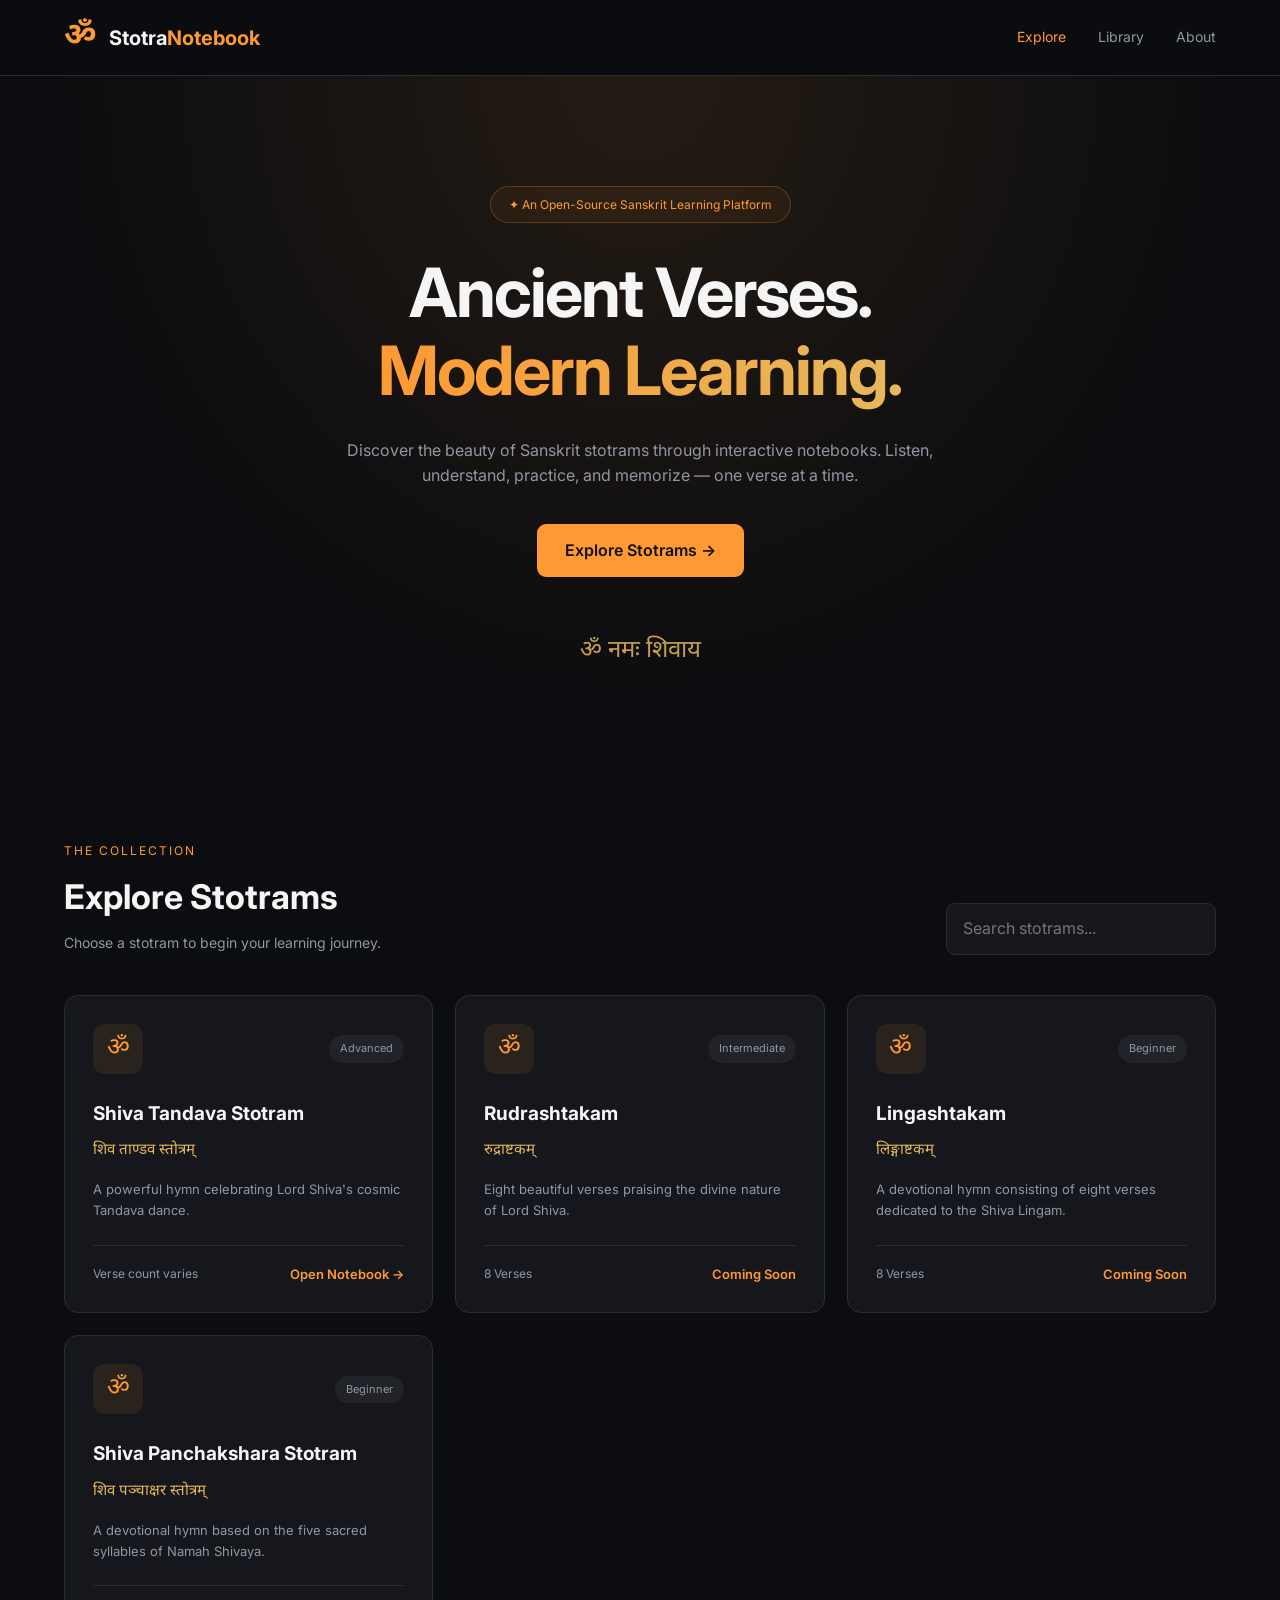
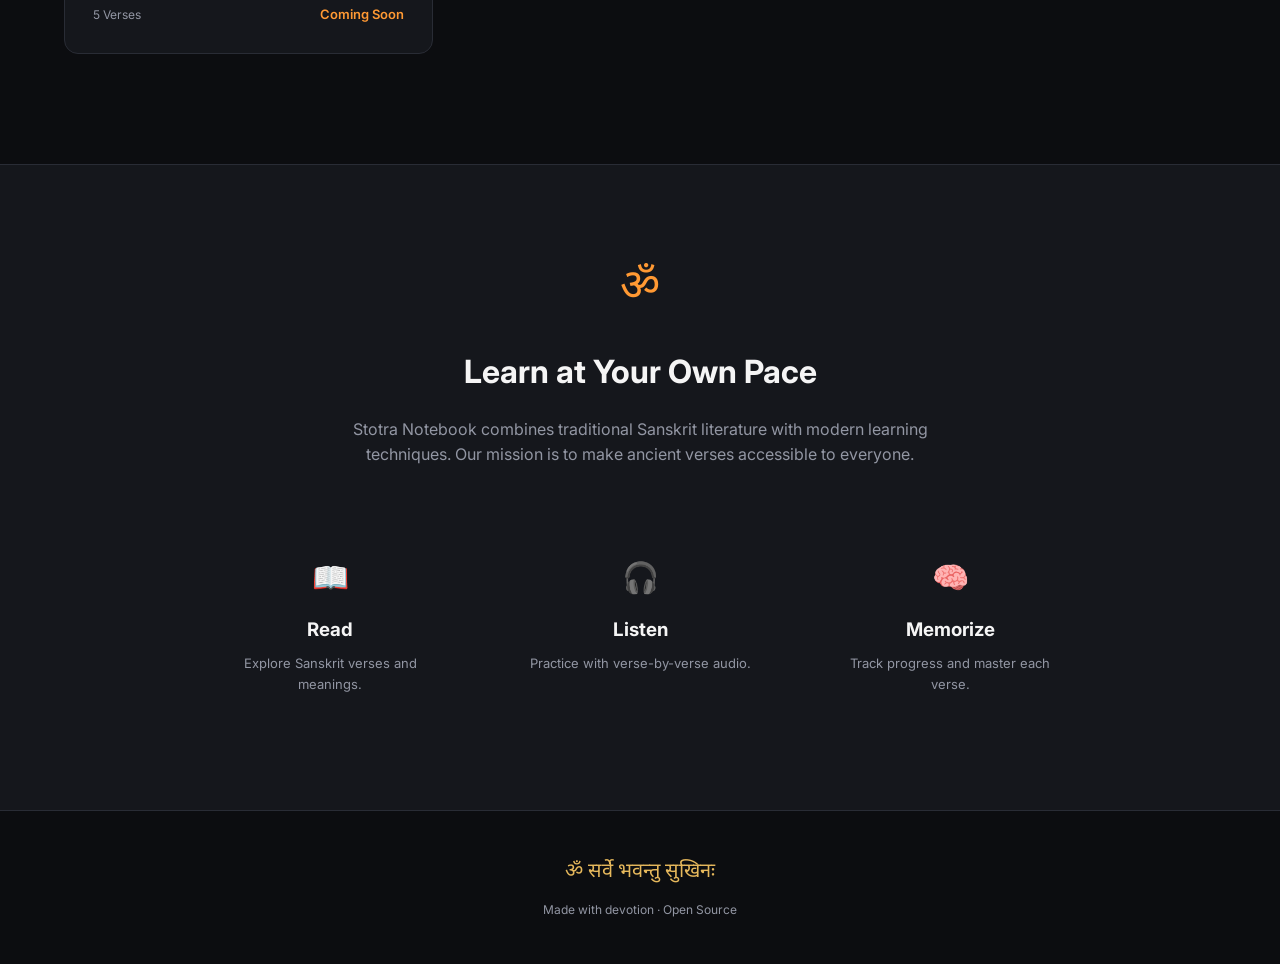
==== index.html @ e1620123 "add home page" ====
<!DOCTYPE html>
<html lang="en">
<head>
    <meta charset="UTF-8">
    <meta name="viewport" content="width=device-width, initial-scale=1.0">

    <title>Stotra Notebook | Learn Sanskrit Stotrams</title>

    <meta name="description"
          content="An interactive Sanskrit notebook to learn, listen to, and memorize Hindu stotrams.">

    <link rel="preconnect" href="https://fonts.googleapis.com">
    <link rel="preconnect" href="https://fonts.gstatic.com" crossorigin>

    <link href="https://fonts.googleapis.com/css2?family=Inter:wght@400;500;600;700&family=Noto+Sans+Devanagari:wght@400;500;600;700&display=swap"
          rel="stylesheet">

    <link rel="stylesheet" href="css/style.css">
</head>

<body>

    <!-- Navigation -->
    <header class="navbar">
        <div class="nav-container">

            <a href="index.html" class="logo">
                <span class="logo-icon">ॐ</span>
                <span>Stotra<span class="highlight">Notebook</span></span>
            </a>

            <nav class="nav-links">
                <a href="index.html" class="active">Explore</a>
                <a href="#library">Library</a>
                <a href="#about">About</a>
            </nav>

        </div>
    </header>

    <main>

        <!-- Hero -->
        <section class="hero">

            <div class="hero-badge">
                ✦ An Open-Source Sanskrit Learning Platform
            </div>

            <h1>
                Ancient Verses.<br>
                <span class="gradient-text">Modern Learning.</span>
            </h1>

            <p class="hero-description">
                Discover the beauty of Sanskrit stotrams through
                interactive notebooks. Listen, understand, practice,
                and memorize — one verse at a time.
            </p>

            <a href="#library" class="primary-btn">
                Explore Stotrams →
            </a>

            <div class="sanskrit-quote">
                ॐ नमः शिवाय
            </div>

        </section>

        <!-- Library -->
        <section id="library" class="library-section">

            <div class="section-header">

                <div>
                    <p class="section-label">THE COLLECTION</p>
                    <h2>Explore Stotrams</h2>
                    <p class="section-description">
                        Choose a stotram to begin your learning journey.
                    </p>
                </div>

                <div class="search-wrapper">
                    <input
                        type="search"
                        id="searchInput"
                        placeholder="Search stotrams..."
                        aria-label="Search stotrams"
                    >
                </div>

            </div>

            <!-- Dynamically generated cards -->
            <div id="stotramGrid" class="stotram-grid"></div>

            <p id="emptyState" class="empty-state" hidden>
                No stotrams found.
            </p>

        </section>

        <!-- About -->
        <section id="about" class="about-section">

            <div class="about-content">

                <span class="about-symbol">ॐ</span>

                <h2>Learn at Your Own Pace</h2>

                <p>
                    Stotra Notebook combines traditional Sanskrit
                    literature with modern learning techniques.
                    Our mission is to make ancient verses accessible
                    to everyone.
                </p>

                <div class="feature-grid">

                    <div class="feature">
                        <span>📖</span>
                        <h3>Read</h3>
                        <p>Explore Sanskrit verses and meanings.</p>
                    </div>

                    <div class="feature">
                        <span>🎧</span>
                        <h3>Listen</h3>
                        <p>Practice with verse-by-verse audio.</p>
                    </div>

                    <div class="feature">
                        <span>🧠</span>
                        <h3>Memorize</h3>
                        <p>Track progress and master each verse.</p>
                    </div>

                </div>

            </div>

        </section>

    </main>

    <footer>
        <p>ॐ सर्वे भवन्तु सुखिनः</p>
        <p>Made with devotion · Open Source</p>
    </footer>

    <script src="js/app.js"></script>

</body>
</html>
---- css/style.css ----
/* =========================
   GLOBAL
========================= */

:root {
    --bg: #0c0d10;
    --surface: #15171c;
    --surface-hover: #1d2027;
    --border: #292c35;

    --text: #f5f5f5;
    --muted: #9296a3;

    --saffron: #ff9933;
    --gold: #e6b85c;

    --radius: 14px;
}

* {
    margin: 0;
    padding: 0;
    box-sizing: border-box;
}

html {
    scroll-behavior: smooth;
}

body {
    font-family: "Inter", sans-serif;
    background: var(--bg);
    color: var(--text);
    line-height: 1.6;
}

a {
    text-decoration: none;
    color: inherit;
}

button,
input {
    font: inherit;
}

button {
    cursor: pointer;
}

[hidden] {
    display: none !important;
}

/* =========================
   NAVIGATION
========================= */

.navbar {
    height: 76px;
    border-bottom: 1px solid var(--border);
    background: rgba(12, 13, 16, 0.92);
    backdrop-filter: blur(12px);

    position: sticky;
    top: 0;
    z-index: 100;
}

.nav-container {
    max-width: 1200px;
    height: 100%;
    margin: auto;
    padding: 0 24px;

    display: flex;
    align-items: center;
    justify-content: space-between;
}

.logo {
    display: flex;
    align-items: center;
    gap: 12px;

    font-size: 20px;
    font-weight: 700;
}

.logo-icon {
    color: var(--saffron);
    font-family: "Noto Sans Devanagari", sans-serif;
    font-size: 32px;
}

.highlight {
    color: var(--saffron);
}

.nav-links {
    display: flex;
    gap: 32px;
}

.nav-links a {
    color: var(--muted);
    font-size: 14px;
    transition: color 0.2s;
}

.nav-links a:hover,
.nav-links a.active {
    color: var(--saffron);
}

/* =========================
   HERO
========================= */

.hero {
    min-height: 580px;
    padding: 110px 24px 90px;

    display: flex;
    flex-direction: column;
    align-items: center;
    text-align: center;

    background:
        radial-gradient(
            ellipse at 50% 0%,
            rgba(255, 153, 51, 0.10),
            transparent 65%
        );
}

.hero-badge {
    border: 1px solid rgba(255, 153, 51, 0.25);
    background: rgba(255, 153, 51, 0.06);

    padding: 8px 18px;
    border-radius: 30px;

    font-size: 12px;
    color: var(--saffron);

    margin-bottom: 30px;
}

.hero h1 {
    font-size: clamp(38px, 6vw, 68px);
    line-height: 1.15;
    font-weight: 700;
    letter-spacing: -2px;
}

.gradient-text {
    background: linear-gradient(
        90deg,
        var(--saffron),
        var(--gold)
    );

    -webkit-background-clip: text;
    background-clip: text;
    color: transparent;
}

.hero-description {
    max-width: 620px;
    color: var(--muted);

    font-size: 16px;
    margin-top: 28px;
}

.primary-btn {
    display: inline-block;

    margin-top: 35px;
    padding: 14px 28px;

    background: var(--saffron);
    color: #111;

    font-weight: 600;
    border-radius: 9px;

    transition: all 0.2s;
}

.primary-btn:hover {
    background: var(--gold);
    transform: translateY(-2px);
}

.sanskrit-quote {
    margin-top: 55px;

    font-family: "Noto Sans Devanagari", sans-serif;
    font-size: 24px;

    color: var(--gold);
    opacity: 0.85;
}

/* =========================
   LIBRARY
========================= */

.library-section {
    max-width: 1200px;
    margin: auto;
    padding: 80px 24px 110px;
    scroll-margin-top: 76px;
}

.section-header {
    display: flex;
    justify-content: space-between;
    align-items: end;
    gap: 24px;

    margin-bottom: 40px;
}

.section-label {
    font-size: 12px;
    letter-spacing: 2px;
    color: var(--saffron);

    margin-bottom: 10px;
}

.section-header h2 {
    font-size: 34px;
}

.section-description {
    color: var(--muted);
    margin-top: 8px;
    font-size: 14px;
}

.search-wrapper input {
    width: 270px;

    padding: 12px 16px;
    background: var(--surface);

    border: 1px solid var(--border);
    border-radius: 9px;

    color: var(--text);
    outline: none;
}

.search-wrapper input:focus {
    border-color: var(--saffron);
}

/* =========================
   STOTRAM CARDS
========================= */

.stotram-grid {
    display: grid;
    grid-template-columns: repeat(3, 1fr);
    gap: 22px;
}

.stotram-card {
    background: var(--surface);
    border: 1px solid var(--border);

    border-radius: var(--radius);
    padding: 28px;

    display: flex;
    flex-direction: column;

    transition: all 0.25s;
}

.stotram-card:hover {
    transform: translateY(-5px);
    border-color: rgba(255, 153, 51, 0.45);
    background: var(--surface-hover);
}

.card-top {
    display: flex;
    justify-content: space-between;
    align-items: center;

    margin-bottom: 25px;
}

.card-symbol {
    width: 50px;
    height: 50px;

    display: flex;
    align-items: center;
    justify-content: center;

    background: rgba(255, 153, 51, 0.09);
    border-radius: 12px;

    color: var(--saffron);
    font-size: 25px;

    font-family: "Noto Sans Devanagari", sans-serif;
}

.difficulty {
    font-size: 11px;
    padding: 5px 11px;
    border-radius: 20px;

    background: rgba(255, 255, 255, 0.05);
    color: var(--muted);
}

.stotram-card h3 {
    font-size: 19px;
    margin-bottom: 10px;
}

.card-sanskrit {
    color: var(--gold);

    font-family: "Noto Sans Devanagari", sans-serif;
    font-size: 15px;

    margin-bottom: 16px;
}

.card-description {
    font-size: 13px;
    color: var(--muted);

    flex-grow: 1;
    margin-bottom: 24px;
}

.card-footer {
    display: flex;
    justify-content: space-between;
    align-items: center;

    padding-top: 18px;
    border-top: 1px solid var(--border);
}

.verse-count {
    color: var(--muted);
    font-size: 12px;
}

.open-btn {
    color: var(--saffron);
    font-size: 13px;
    font-weight: 600;
}

.open-btn:hover {
    color: var(--gold);
}

.empty-state {
    text-align: center;
    color: var(--muted);
    padding: 40px;
}

/* =========================
   ABOUT
========================= */

.about-section {
    background: var(--surface);
    border-top: 1px solid var(--border);
    border-bottom: 1px solid var(--border);

    padding: 90px 24px;
    scroll-margin-top: 76px;
}

.about-content {
    max-width: 900px;
    margin: auto;
    text-align: center;
}

.about-symbol {
    font-family: "Noto Sans Devanagari", sans-serif;
    font-size: 44px;
    color: var(--saffron);
}

.about-content h2 {
    font-size: 32px;
    margin: 20px 0;
}

.about-content > p {
    color: var(--muted);
    max-width: 600px;
    margin: auto;
}

.feature-grid {
    display: grid;
    grid-template-columns: repeat(3, 1fr);
    gap: 30px;

    margin-top: 60px;
}

.feature {
    padding: 25px;
}

.feature span {
    font-size: 30px;
}

.feature h3 {
    margin: 14px 0 8px;
}

.feature p {
    color: var(--muted);
    font-size: 13px;
}

/* =========================
   FOOTER
========================= */

footer {
    text-align: center;
    padding: 45px 20px;
}

footer p:first-child {
    font-family: "Noto Sans Devanagari", sans-serif;
    color: var(--gold);
    font-size: 20px;
}

footer p:last-child {
    color: var(--muted);
    font-size: 12px;
    margin-top: 12px;
}

/* =========================
   RESPONSIVE
========================= */

@media (max-width: 900px) {

    .stotram-grid {
        grid-template-columns: repeat(2, 1fr);
    }

}

@media (max-width: 650px) {

    .navbar {
        height: 65px;
    }

    .logo {
        font-size: 16px;
    }

    .nav-links {
        gap: 15px;
    }

    .nav-links a {
        font-size: 12px;
    }

    .hero {
        min-height: auto;
        padding: 90px 20px 70px;
    }

    .hero h1 {
        letter-spacing: -1px;
    }

    .section-header {
        flex-direction: column;
        align-items: stretch;
    }

    .search-wrapper input {
        width: 100%;
    }

    .stotram-grid {
        grid-template-columns: 1fr;
    }

    .feature-grid {
        grid-template-columns: 1fr;
        gap: 10px;
    }

    .library-section {
        padding: 60px 20px;
    }

}
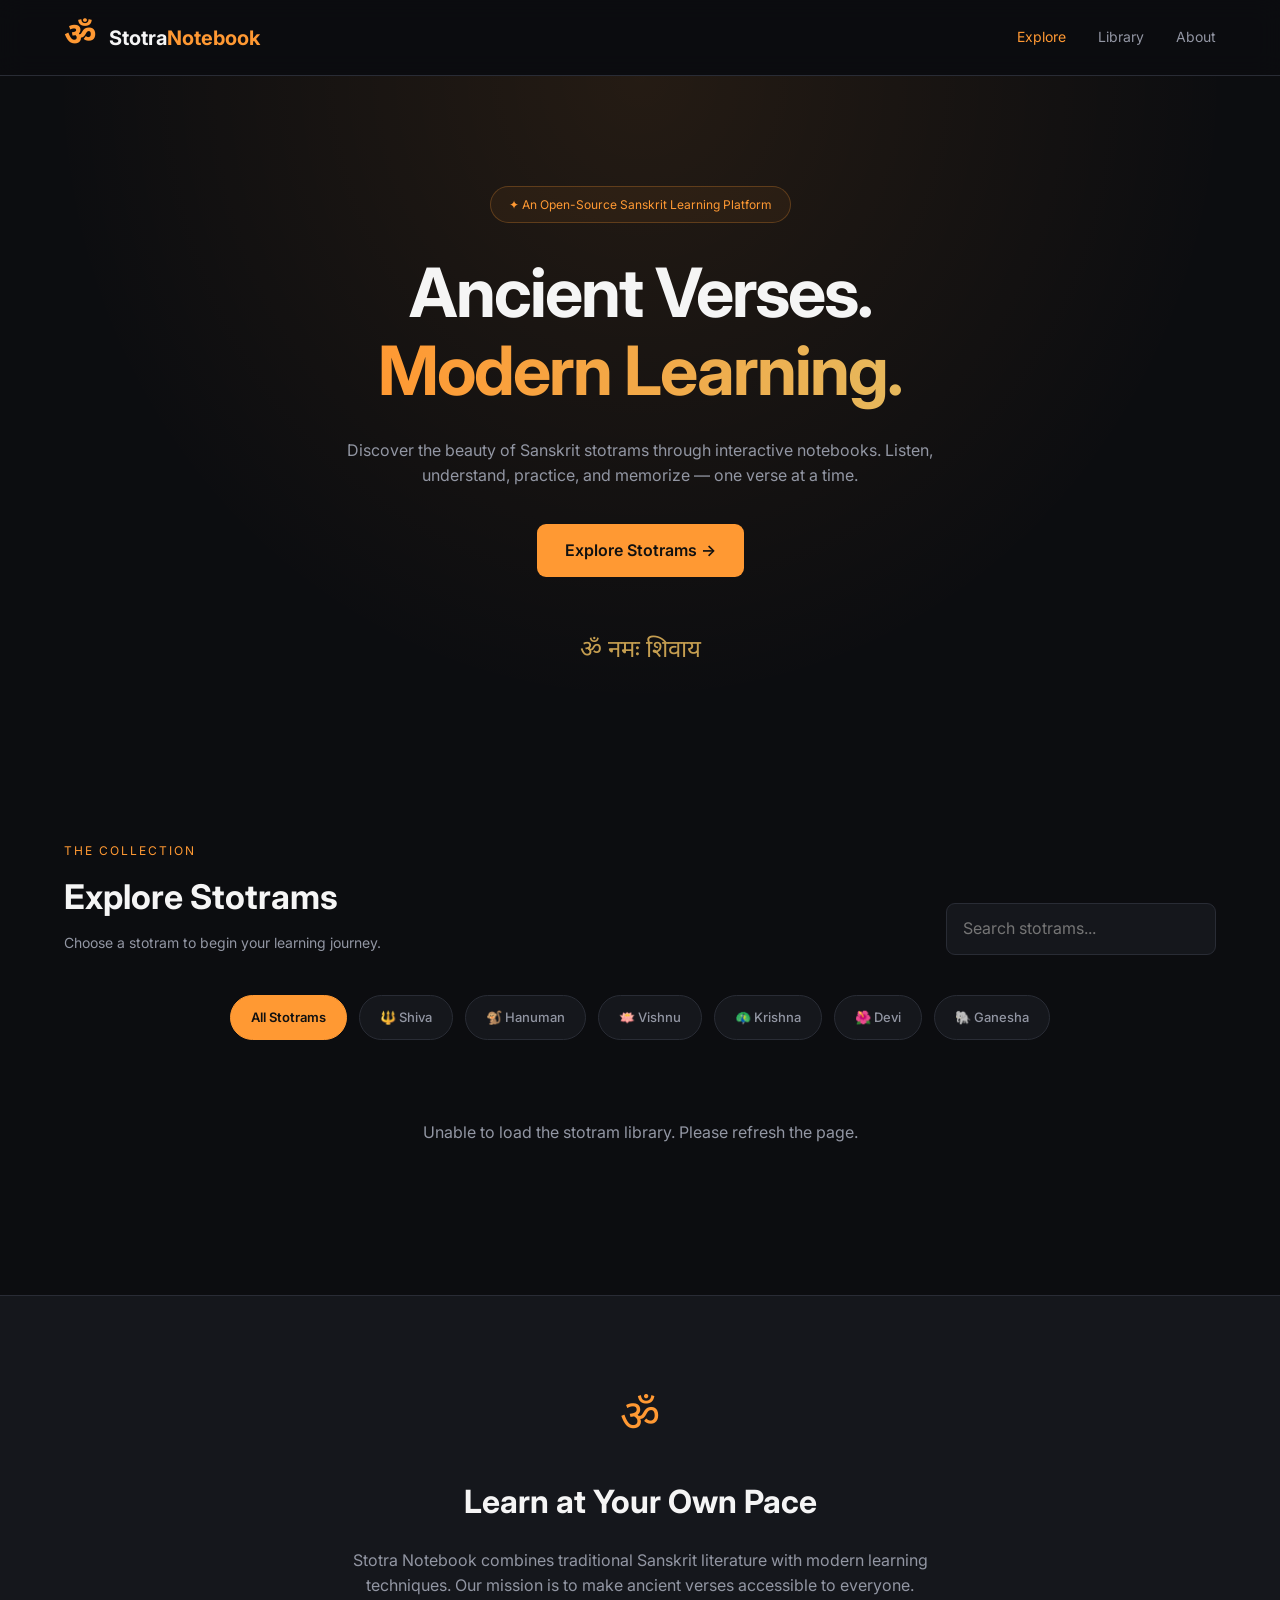
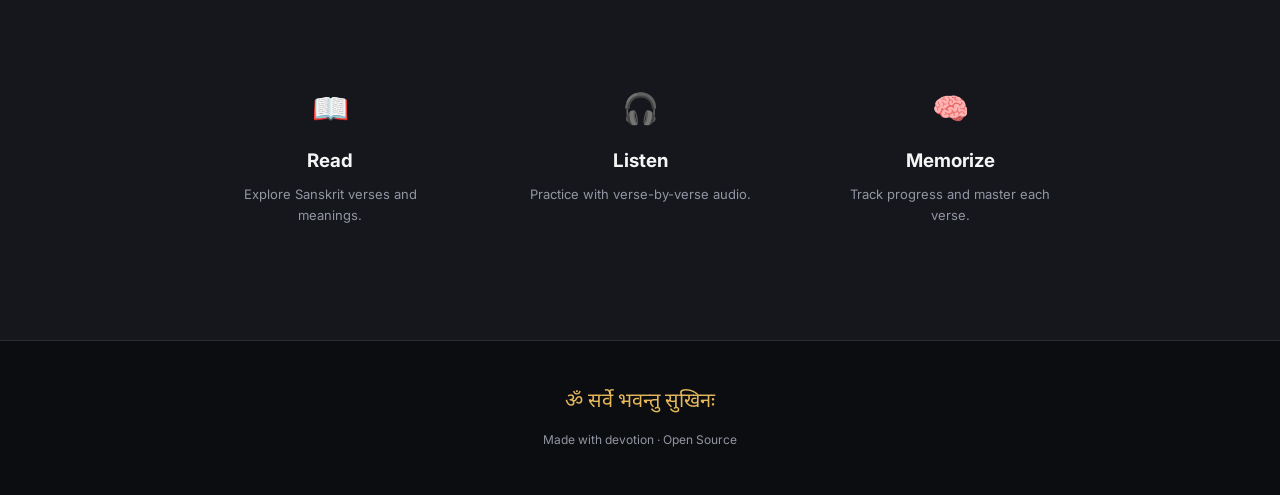
==== commit 908c15fd: "feat: add deity-based category filters" ====
--- a/index.html
+++ b/index.html
@@ -91,7 +91,15 @@
                 </div>
 
             </div>
-
+            <div class="category-filters" id="categoryFilters">
+                <button class="category-btn active" data-category="all">All Stotrams</button>
+                <button class="category-btn" data-category="Shiva">🔱 Shiva</button>
+                <button class="category-btn" data-category="Hanuman">🐒 Hanuman</button>
+                <button class="category-btn" data-category="Vishnu">🪷 Vishnu</button>
+                <button class="category-btn" data-category="Krishna">🦚 Krishna</button>
+                <button class="category-btn" data-category="Devi">🌺 Devi</button>
+                <button class="category-btn" data-category="Ganesha">🐘 Ganesha</button>
+            </div>
             <!-- Dynamically generated cards -->
             <div id="stotramGrid" class="stotram-grid"></div>
 
--- a/css/style.css
+++ b/css/style.css
@@ -517,4 +517,54 @@
         padding: 60px 20px;
     }
 
+}
+
+/* CATEGORY FILTERS */
+
+.category-filters {
+    display: flex;
+    flex-wrap: wrap;
+    justify-content: center;
+    gap: 12px;
+    margin: 30px 0 40px;
+}
+
+.category-btn {
+    background: var(--surface);
+    color: var(--muted);
+    border: 1px solid var(--border);
+    padding: 11px 20px;
+    border-radius: 30px;
+    font-size: 13px;
+    font-weight: 500;
+    cursor: pointer;
+    transition: all 0.25s ease;
+}
+
+.category-btn:hover {
+    color: var(--saffron);
+    border-color: var(--saffron);
+    transform: translateY(-2px);
+}
+
+.category-btn.active {
+    background: var(--saffron);
+    color: #111;
+    border-color: var(--saffron);
+    font-weight: 600;
+}
+
+@media (max-width: 650px) {
+    .category-filters {
+        flex-wrap: nowrap;
+        justify-content: flex-start;
+        overflow-x: auto;
+        padding-bottom: 12px;
+        scrollbar-width: thin;
+    }
+
+    .category-btn {
+        white-space: nowrap;
+        flex-shrink: 0;
+    }
 }
